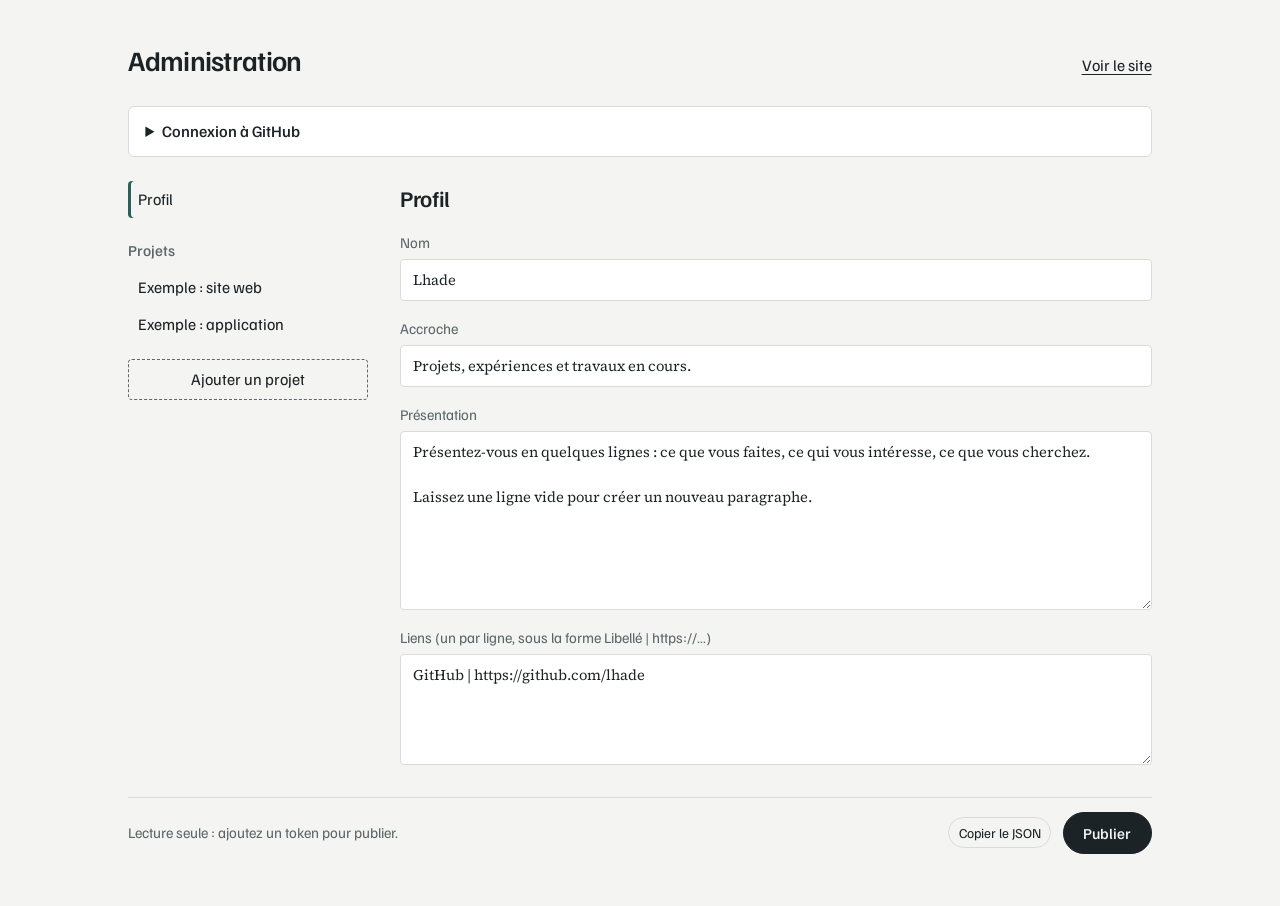
==== admin.html @ 236c7fed "add firsts files" ====
<!doctype html>
<html lang="fr">
<head>
<meta charset="utf-8">
<meta name="viewport" content="width=device-width, initial-scale=1">
<meta name="robots" content="noindex">
<title>Administration</title>
<link rel="preconnect" href="https://fonts.googleapis.com">
<link rel="preconnect" href="https://fonts.gstatic.com" crossorigin>
<link href="https://fonts.googleapis.com/css2?family=Familjen+Grotesk:wght@400;500;600&family=Source+Serif+4:ital,opsz,wght@0,8..60,400;0,8..60,600&display=swap" rel="stylesheet">
<style>
:root{
  --bg:#F4F5F2; --surface:#FFFFFF; --ink:#1C2326; --muted:#5C676A; --line:#D8DCD6; --accent:#2E5E5A; --danger:#9B2C2C; --ok:#2E6B3F;
  --sans:"Familjen Grotesk",system-ui,-apple-system,"Segoe UI",sans-serif;
  --serif:"Source Serif 4",Georgia,serif;
  color-scheme:light dark;
}
@media (prefers-color-scheme:dark){
  :root{--bg:#121719; --surface:#1A2124; --ink:#E7EBEA; --muted:#93A0A2; --line:#273033; --accent:#8FC4BE; --danger:#E08A8A; --ok:#8CC9A0}
}
*{box-sizing:border-box}
body{margin:0;background:var(--bg);color:var(--ink);font-family:var(--sans);font-size:1rem;line-height:1.55;-webkit-font-smoothing:antialiased}
a{color:inherit;text-underline-offset:.2em}
a:hover{color:var(--accent)}
:focus-visible{outline:2px solid var(--accent);outline-offset:2px;border-radius:2px}
.wrap{max-width:1100px;margin:0 auto;padding:clamp(1rem,3vw,2.5rem)}
.top{display:flex;justify-content:space-between;align-items:baseline;gap:1rem;margin-bottom:1.5rem}
.top h1{margin:0;font-weight:600;font-size:1.75rem;letter-spacing:-.025em}

details{border:1px solid var(--line);border-radius:6px;padding:.75rem 1rem;margin-bottom:1.5rem;background:var(--surface)}
summary{cursor:pointer;font-weight:500}
details .hint{margin:.75rem 0}

.cols{display:grid;grid-template-columns:240px minmax(0,1fr);gap:2rem;align-items:start}
.side{position:sticky;top:1rem}
.side h2{font-size:.95rem;font-weight:500;color:var(--muted);margin:1.25rem 0 .4rem}
.side ul{list-style:none;margin:0 0 .75rem;padding:0}
.side li button, #goprofile{width:100%;text-align:left;font:inherit;padding:.4rem .6rem;border:0;border-radius:4px;background:none;color:var(--ink);cursor:pointer}
.side li button:hover, #goprofile:hover{background:var(--surface)}
.side [aria-current="true"]{background:var(--surface);font-weight:600;box-shadow:inset 3px 0 0 var(--accent)}

#editor{display:grid;gap:1rem}
#editor h2{margin:0;font-size:1.4rem;font-weight:600;letter-spacing:-.02em}
label{display:grid;gap:.3rem;font-size:.92rem;color:var(--muted)}
input,textarea{font:inherit;font-family:var(--serif);color:var(--ink);background:var(--surface);border:1px solid var(--line);border-radius:4px;padding:.55rem .7rem;width:100%}
input[type=file]{font-family:var(--sans);font-size:.9rem;padding:.45rem}
textarea{line-height:1.55;resize:vertical}
.grid2{display:grid;grid-template-columns:1fr 1fr;gap:1rem}
.grid2 label:first-child:has(input[data-f="year"]){grid-column:auto}
fieldset{border:1px solid var(--line);border-radius:6px;padding:1rem;margin:0;display:grid;gap:.75rem}
legend{padding:0 .4rem;color:var(--muted);font-size:.92rem}
.imgs{display:grid;grid-template-columns:repeat(auto-fill,minmax(130px,1fr));gap:.75rem}
figure{margin:0;display:grid;gap:.3rem;font-size:.82rem;color:var(--muted)}
figure img{width:100%;aspect-ratio:4/3;object-fit:cover;border-radius:4px;background:var(--surface)}
figure div{display:flex;gap:.3rem;flex-wrap:wrap}
figcaption{min-height:1.2em}

button{font:inherit;cursor:pointer}
figure button,.btn{font-size:.85rem;padding:.25rem .6rem;border:1px solid var(--line);border-radius:999px;background:transparent;color:var(--ink)}
figure button:hover,.btn:hover{border-color:var(--muted)}
.primary{font-size:.95rem;padding:.5rem 1.2rem;border:1px solid var(--ink);border-radius:999px;background:var(--ink);color:var(--bg);font-weight:500}
.primary:disabled{opacity:.5;cursor:wait}
.danger{justify-self:start;font-size:.9rem;padding:.4rem .9rem;border:1px solid var(--danger);border-radius:999px;background:transparent;color:var(--danger)}
.hint{color:var(--muted);font-size:.9rem;margin:0}
.add{width:100%;margin-top:.25rem;padding:.45rem .8rem;border:1px dashed var(--muted);border-radius:4px;background:none;color:var(--ink)}
.add:hover{background:var(--surface)}

.bar{position:sticky;bottom:0;display:flex;gap:.75rem;align-items:center;justify-content:flex-end;padding:.9rem 0;margin-top:2rem;background:var(--bg);border-top:1px solid var(--line)}
#status{margin-right:auto;font-size:.92rem;color:var(--muted)}
#status.err{color:var(--danger)}
#status.ok{color:var(--ok)}

@media (max-width:760px){
  .cols{grid-template-columns:1fr}
  .side{position:static}
  .grid2{grid-template-columns:1fr}
}
</style>
</head>
<body>
<div class="wrap">
  <header class="top">
    <h1>Administration</h1>
    <a href="./">Voir le site</a>
  </header>

  <details id="conn">
    <summary>Connexion à GitHub</summary>
    <p class="hint">Pour publier, créez un token : GitHub, Settings, Developer settings, Personal access tokens, Fine-grained tokens. Limitez-le au dépôt <b>lhade.github.io</b> avec la permission <b>Contents : Read and write</b>. Il reste uniquement dans le navigateur de cet appareil.</p>
    <div class="grid2">
      <label>Dépôt<input id="repo" value="lhade/lhade.github.io" autocomplete="off"></label>
      <label>Token<input id="token" type="password" placeholder="github_pat_…" autocomplete="off"></label>
    </div>
    <p><button class="btn" id="saveconn">Enregistrer et recharger</button></p>
  </details>

  <div class="cols">
    <nav class="side" id="nav" aria-label="Sections">
      <button id="goprofile" data-view="profile">Profil</button>
      <h2>Projets</h2>
      <ul id="plist"></ul>
      <button class="add" id="new">Ajouter un projet</button>
    </nav>
    <section id="editor" aria-live="polite"></section>
  </div>

  <div class="bar">
    <span id="status" role="status"></span>
    <button class="btn" id="copy">Copier le JSON</button>
    <button class="primary" id="publish">Publier</button>
  </div>
</div>

<script>
(() => {
const $ = s => document.querySelector(s);
const esc = s => String(s ?? "").replace(/[&<>"']/g, c => ({"&":"&amp;","<":"&lt;",">":"&gt;",'"':"&quot;","'":"&#39;"}[c]));
const slug = s => s.normalize("NFD").replace(/[\u0300-\u036f]/g, "").toLowerCase().replace(/[^a-z0-9]+/g, "-").replace(/^-|-$/g, "") || "projet";
const b64decode = s => new TextDecoder().decode(Uint8Array.from(atob(s.replace(/\n/g, "")), c => c.charCodeAt(0)));
const b64encode = s => { let bin = ""; new TextEncoder().encode(s).forEach(x => bin += String.fromCharCode(x)); return btoa(bin); };

let cfg = { repo: "lhade/lhade.github.io", token: "" };
try { cfg = { ...cfg, ...JSON.parse(localStorage.getItem("portfolio-admin") || "{}") }; } catch {}

let data = { profile: { name: "", tagline: "", bio: "", links: [] }, projects: [] };
let view = "profile", dirty = false;
const pending = {};          // images ajoutées localement : chemin -> { b64, url, done }
const toDelete = new Set();  // images à supprimer du dépôt à la publication

const cur = () => data.projects.find(p => p.id === view);
function setStatus(msg, kind = "") { const s = $("#status"); s.textContent = msg; s.className = kind; }
function markDirty() { dirty = true; setStatus("Modifications non publiées."); }
window.addEventListener("beforeunload", e => { if (dirty) e.preventDefault(); });

/* ---------- GitHub API ---------- */
async function gh(path, opt = {}) {
  const r = await fetch("https://api.github.com" + path, {
    ...opt,
    headers: { Authorization: "Bearer " + cfg.token, Accept: "application/vnd.github+json", "Content-Type": "application/json" }
  });
  if (!r.ok) {
    let m = ""; try { m = (await r.json()).message; } catch {}
    const e = new Error(r.status + " " + m); e.status = r.status; throw e;
  }
  return r.json();
}
async function put(path, content, message, checkSha = true) {
  let sha;
  if (checkSha) {
    try { sha = (await gh(`/repos/${cfg.repo}/contents/${path}`)).sha; }
    catch (e) { if (e.status !== 404) throw e; }
  }
  return gh(`/repos/${cfg.repo}/contents/${path}`, { method: "PUT", body: JSON.stringify({ message, content, ...(sha ? { sha } : {}) }) });
}

/* ---------- Chargement ---------- */
async function load() {
  try {
    if (cfg.token) {
      const f = await gh(`/repos/${cfg.repo}/contents/projects.json`);
      data = JSON.parse(b64decode(f.content));
      setStatus("Données chargées depuis GitHub.");
    } else {
      const r = await fetch("projects.json?t=" + Date.now());
      data = await r.json();
      setStatus("Lecture seule : ajoutez un token pour publier.");
    }
  } catch (e) {
    setStatus("Chargement impossible : " + e.message, "err");
  }
  data.profile = data.profile || {};
  data.projects = data.projects || [];
  data.projects.forEach(p => { p.id = p.id || slug(p.title || ""); });
  renderSide(); renderEditor();
}

/* ---------- Rendu ---------- */
function renderSide() {
  $("#goprofile").setAttribute("aria-current", view === "profile");
  $("#plist").innerHTML = data.projects.map(p =>
    `<li><button data-view="${esc(p.id)}" aria-current="${view === p.id}">${esc(p.title || p.id)}</button></li>`).join("");
}

function renderEditor() {
  const ed = $("#editor");
  if (view === "profile") {
    const p = data.profile;
    ed.innerHTML = `
      <h2>Profil</h2>
      <label>Nom<input data-f="name" value="${esc(p.name)}"></label>
      <label>Accroche<input data-f="tagline" value="${esc(p.tagline)}"></label>
      <label>Présentation<textarea data-f="bio" rows="7">${esc(p.bio)}</textarea></label>
      <label>Liens (un par ligne, sous la forme Libellé | https://…)
        <textarea data-f="links" rows="4">${esc((p.links || []).map(l => l.label + " | " + l.url).join("\n"))}</textarea></label>`;
    return;
  }
  const p = cur();
  if (!p) { ed.innerHTML = '<p class="hint">Choisissez une section dans la liste.</p>'; return; }
  ed.innerHTML = `
    <h2>${esc(p.title || "Projet")}</h2>
    <div class="grid2">
      <label>Titre<input data-f="title" value="${esc(p.title)}"></label>
      <label>Année<input data-f="year" value="${esc(p.year)}" inputmode="numeric"></label>
    </div>
    <label>Résumé (une phrase)<input data-f="summary" value="${esc(p.summary)}"></label>
    <label>Description<textarea data-f="description" rows="10">${esc(p.description)}</textarea></label>
    <label>Mots-clés (séparés par des virgules)<input data-f="tags" value="${esc((p.tags || []).join(", "))}"></label>
    <div class="grid2">
      <label>Lien du projet<input data-f="link" value="${esc(p.link)}" placeholder="https://…"></label>
      <label>Code source<input data-f="repo" value="${esc(p.repo)}" placeholder="https://github.com/…"></label>
    </div>
    <fieldset>
      <legend>Images</legend>
      <div id="imgs"></div>
      <label>Ajouter des images<input type="file" id="file" accept="image/*" multiple></label>
      <p class="hint">Les images sont réduites à 1600 px de large au maximum avant l'envoi. La première sert de couverture.</p>
    </fieldset>
    <button class="danger" data-act="del">Supprimer ce projet</button>`;
  renderImages();
}

function renderImages() {
  const p = cur(), box = $("#imgs");
  if (!p || !box) return;
  const list = p.images || [];
  box.innerHTML = list.length
    ? `<div class="imgs">${list.map((s, i) => `
        <figure>
          <img src="${esc(pending[s]?.url || s)}" alt="">
          <figcaption>${i === 0 ? "Couverture" : ""}</figcaption>
          <div>${i ? `<button data-act="first" data-i="${i}">En premier</button>` : ""}<button data-act="rm" data-i="${i}">Retirer</button></div>
        </figure>`).join("")}</div>`
    : '<p class="hint">Aucune image pour l\'instant.</p>';
}

/* ---------- Images ---------- */
async function prepImage(file) {
  const bmp = await createImageBitmap(file);
  const k = Math.min(1, 1600 / Math.max(bmp.width, bmp.height));
  const c = document.createElement("canvas");
  c.width = Math.round(bmp.width * k); c.height = Math.round(bmp.height * k);
  const ctx = c.getContext("2d");
  ctx.fillStyle = "#fff"; ctx.fillRect(0, 0, c.width, c.height);
  ctx.drawImage(bmp, 0, 0, c.width, c.height);
  const blob = await new Promise(r => c.toBlob(r, "image/jpeg", .86));
  const b64 = await new Promise(r => { const fr = new FileReader(); fr.onload = () => r(fr.result.split(",")[1]); fr.readAsDataURL(blob); });
  return { b64, url: URL.createObjectURL(blob) };
}
function dropImage(path) {
  const im = pending[path];
  if (im) { URL.revokeObjectURL(im.url); delete pending[path]; if (im.done) toDelete.add(path); }
  else toDelete.add(path);
}

/* ---------- Événements ---------- */
$("#nav").addEventListener("click", e => {
  const b = e.target.closest("[data-view]"); if (!b) return;
  view = b.dataset.view; renderSide(); renderEditor();
});

$("#new").addEventListener("click", () => {
  const t = prompt("Titre du projet ?");
  if (!t || !t.trim()) return;
  let id = slug(t), n = 2;
  while (data.projects.some(p => p.id === id)) id = slug(t) + "-" + n++;
  data.projects.unshift({ id, title: t.trim(), year: String(new Date().getFullYear()), summary: "", description: "", tags: [], link: "", repo: "", images: [] });
  view = id; markDirty(); renderSide(); renderEditor();
});

$("#editor").addEventListener("input", e => {
  const f = e.target.dataset.f; if (!f) return;
  const v = e.target.value;
  if (view === "profile") {
    data.profile[f] = f === "links"
      ? v.split("\n").map(l => l.split("|").map(s => s.trim())).filter(a => a[0] && a[1]).map(([label, url]) => ({ label, url }))
      : v;
  } else {
    const p = cur();
    p[f] = f === "tags" ? v.split(",").map(s => s.trim()).filter(Boolean) : v;
    if (f === "title") renderSide();
  }
  markDirty();
});

$("#editor").addEventListener("change", async e => {
  if (e.target.id !== "file") return;
  const p = cur(); if (!p) return;
  p.images = p.images || [];
  for (const file of e.target.files) {
    try {
      const im = await prepImage(file);
      const path = `images/${p.id}-${Date.now().toString(36)}${Math.random().toString(36).slice(2, 5)}.jpg`;
      pending[path] = im;
      p.images.push(path);
    } catch { setStatus("Image illisible : " + file.name, "err"); return; }
  }
  e.target.value = "";
  markDirty(); renderImages();
});

$("#editor").addEventListener("click", e => {
  const b = e.target.closest("[data-act]"); if (!b) return;
  const p = cur(); if (!p) return;
  const i = +b.dataset.i;
  if (b.dataset.act === "rm") { dropImage(p.images[i]); p.images.splice(i, 1); }
  else if (b.dataset.act === "first") { p.images.unshift(...p.images.splice(i, 1)); }
  else if (b.dataset.act === "del") {
    if (!confirm("Supprimer ce projet et ses images ?")) return;
    (p.images || []).forEach(dropImage);
    data.projects = data.projects.filter(x => x !== p);
    view = "profile"; markDirty(); renderSide(); renderEditor();
    return;
  }
  markDirty(); renderImages();
});

$("#saveconn").addEventListener("click", () => {
  cfg.repo = $("#repo").value.trim() || cfg.repo;
  if ($("#token").value.trim()) cfg.token = $("#token").value.trim();
  localStorage.setItem("portfolio-admin", JSON.stringify(cfg));
  $("#token").value = "";
  load();
});

$("#copy").addEventListener("click", async () => {
  try { await navigator.clipboard.writeText(JSON.stringify(data, null, 2) + "\n"); setStatus("JSON copié. Les images ajoutées ne sont envoyées qu'avec « Publier ».", "ok"); }
  catch { setStatus("Copie impossible depuis ce navigateur.", "err"); }
});

$("#publish").addEventListener("click", async () => {
  if (!cfg.token) { $("#conn").open = true; setStatus("Ajoutez d'abord votre token GitHub.", "err"); return; }
  const btn = $("#publish"); btn.disabled = true;
  try {
    const used = new Set(data.projects.flatMap(p => p.images || []));
    const up = Object.keys(pending).filter(p => used.has(p) && !pending[p].done);
    for (let i = 0; i < up.length; i++) {
      setStatus(`Envoi des images (${i + 1}/${up.length})…`);
      await put(up[i], pending[up[i]].b64, "Ajout d'une image", false);
      pending[up[i]].done = true;
    }
    for (const path of [...toDelete]) {
      if (used.has(path)) { toDelete.delete(path); continue; }
      try {
        const f = await gh(`/repos/${cfg.repo}/contents/${path}`);
        await gh(`/repos/${cfg.repo}/contents/${path}`, { method: "DELETE", body: JSON.stringify({ message: "Suppression d'une image", sha: f.sha }) });
      } catch (e) { if (e.status !== 404) throw e; }
      toDelete.delete(path);
    }
    setStatus("Publication des données…");
    await put("projects.json", b64encode(JSON.stringify(data, null, 2) + "\n"), "Mise à jour du portfolio");
    dirty = false;
    setStatus("Publié. Le site se met à jour en une minute environ.", "ok");
  } catch (e) {
    setStatus("Échec de la publication : " + e.message, "err");
  } finally { btn.disabled = false; }
});

load();
})();
</script>
</body>
</html>
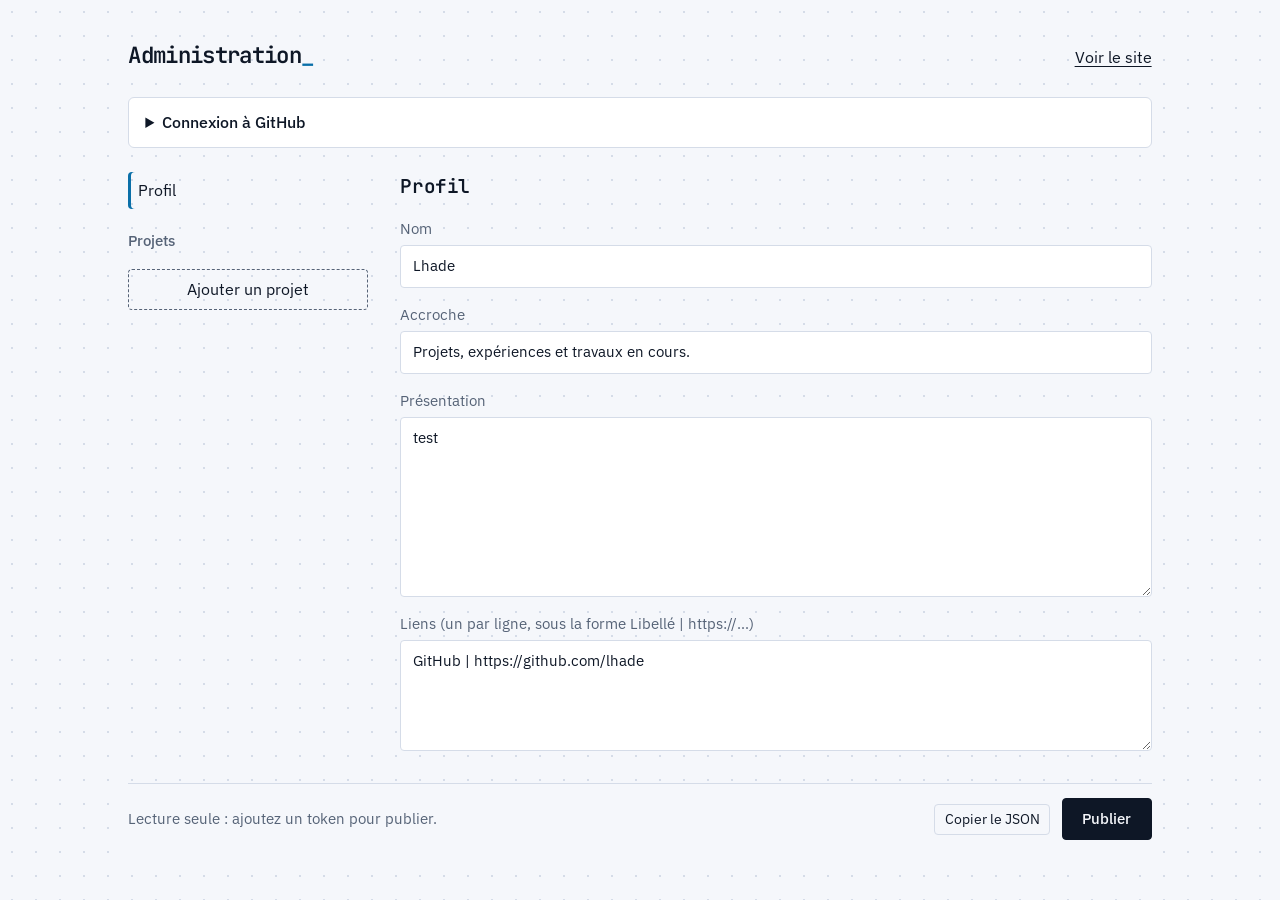
==== commit 24996df0: "Update admin.html" ====
--- a/admin.html
+++ b/admin.html
@@ -7,25 +7,26 @@
 <title>Administration</title>
 <link rel="preconnect" href="https://fonts.googleapis.com">
 <link rel="preconnect" href="https://fonts.gstatic.com" crossorigin>
-<link href="https://fonts.googleapis.com/css2?family=Familjen+Grotesk:wght@400;500;600&family=Source+Serif+4:ital,opsz,wght@0,8..60,400;0,8..60,600&display=swap" rel="stylesheet">
+<link href="https://fonts.googleapis.com/css2?family=JetBrains+Mono:wght@400;500;600&family=IBM+Plex+Sans:ital,wght@0,400;0,500;0,600;1,400" rel="stylesheet">
 <style>
 :root{
-  --bg:#F4F5F2; --surface:#FFFFFF; --ink:#1C2326; --muted:#5C676A; --line:#D8DCD6; --accent:#2E5E5A; --danger:#9B2C2C; --ok:#2E6B3F;
-  --sans:"Familjen Grotesk",system-ui,-apple-system,"Segoe UI",sans-serif;
-  --serif:"Source Serif 4",Georgia,serif;
+  --bg:#0A0F1A; --surface:#111827; --ink:#E6EDF7; --muted:#8A97AB; --line:#1F2A3D; --accent:#4CC9F0; --danger:#F08A8A; --ok:#7BD8A0;
+  --display:"JetBrains Mono",ui-monospace,SFMono-Regular,Menlo,Consolas,monospace;
+  --body:"IBM Plex Sans",system-ui,-apple-system,"Segoe UI",sans-serif;
   color-scheme:light dark;
 }
-@media (prefers-color-scheme:dark){
-  :root{--bg:#121719; --surface:#1A2124; --ink:#E7EBEA; --muted:#93A0A2; --line:#273033; --accent:#8FC4BE; --danger:#E08A8A; --ok:#8CC9A0}
+@media (prefers-color-scheme:light){
+  :root{--bg:#F5F7FB; --surface:#FFFFFF; --ink:#0E1726; --muted:#566377; --line:#D5DCE8; --accent:#0A6FA8; --danger:#9B2C2C; --ok:#1F7A43}
 }
 *{box-sizing:border-box}
-body{margin:0;background:var(--bg);color:var(--ink);font-family:var(--sans);font-size:1rem;line-height:1.55;-webkit-font-smoothing:antialiased}
+body{margin:0;background-color:var(--bg);background-image:radial-gradient(var(--line) 1px,transparent 1px);background-size:24px 24px;color:var(--ink);font-family:var(--body);font-size:1rem;line-height:1.55;-webkit-font-smoothing:antialiased}
 a{color:inherit;text-underline-offset:.2em}
 a:hover{color:var(--accent)}
 :focus-visible{outline:2px solid var(--accent);outline-offset:2px;border-radius:2px}
 .wrap{max-width:1100px;margin:0 auto;padding:clamp(1rem,3vw,2.5rem)}
 .top{display:flex;justify-content:space-between;align-items:baseline;gap:1rem;margin-bottom:1.5rem}
-.top h1{margin:0;font-weight:600;font-size:1.75rem;letter-spacing:-.025em}
+.top h1{margin:0;font-family:var(--display);font-weight:600;font-size:1.4rem;letter-spacing:-.03em}
+.top h1::after{content:"_";color:var(--accent)}
 
 details{border:1px solid var(--line);border-radius:6px;padding:.75rem 1rem;margin-bottom:1.5rem;background:var(--surface)}
 summary{cursor:pointer;font-weight:500}
@@ -40,10 +41,10 @@
 .side [aria-current="true"]{background:var(--surface);font-weight:600;box-shadow:inset 3px 0 0 var(--accent)}
 
 #editor{display:grid;gap:1rem}
-#editor h2{margin:0;font-size:1.4rem;font-weight:600;letter-spacing:-.02em}
+#editor h2{margin:0;font-family:var(--display);font-size:1.2rem;font-weight:600;letter-spacing:-.02em}
 label{display:grid;gap:.3rem;font-size:.92rem;color:var(--muted)}
-input,textarea{font:inherit;font-family:var(--serif);color:var(--ink);background:var(--surface);border:1px solid var(--line);border-radius:4px;padding:.55rem .7rem;width:100%}
-input[type=file]{font-family:var(--sans);font-size:.9rem;padding:.45rem}
+input,textarea{font:inherit;font-family:var(--body);color:var(--ink);background:var(--surface);border:1px solid var(--line);border-radius:4px;padding:.55rem .7rem;width:100%}
+input[type=file]{font-family:var(--display);font-size:.9rem;padding:.45rem}
 textarea{line-height:1.55;resize:vertical}
 .grid2{display:grid;grid-template-columns:1fr 1fr;gap:1rem}
 .grid2 label:first-child:has(input[data-f="year"]){grid-column:auto}
@@ -56,11 +57,11 @@
 figcaption{min-height:1.2em}
 
 button{font:inherit;cursor:pointer}
-figure button,.btn{font-size:.85rem;padding:.25rem .6rem;border:1px solid var(--line);border-radius:999px;background:transparent;color:var(--ink)}
+figure button,.btn{font-size:.85rem;padding:.25rem .6rem;border:1px solid var(--line);border-radius:4px;background:transparent;color:var(--ink)}
 figure button:hover,.btn:hover{border-color:var(--muted)}
-.primary{font-size:.95rem;padding:.5rem 1.2rem;border:1px solid var(--ink);border-radius:999px;background:var(--ink);color:var(--bg);font-weight:500}
+.primary{font-size:.95rem;padding:.5rem 1.2rem;border:1px solid var(--ink);border-radius:4px;background:var(--ink);color:var(--bg);font-weight:500}
 .primary:disabled{opacity:.5;cursor:wait}
-.danger{justify-self:start;font-size:.9rem;padding:.4rem .9rem;border:1px solid var(--danger);border-radius:999px;background:transparent;color:var(--danger)}
+.danger{justify-self:start;font-size:.9rem;padding:.4rem .9rem;border:1px solid var(--danger);border-radius:4px;background:transparent;color:var(--danger)}
 .hint{color:var(--muted);font-size:.9rem;margin:0}
 .add{width:100%;margin-top:.25rem;padding:.45rem .8rem;border:1px dashed var(--muted);border-radius:4px;background:none;color:var(--ink)}
 .add:hover{background:var(--surface)}
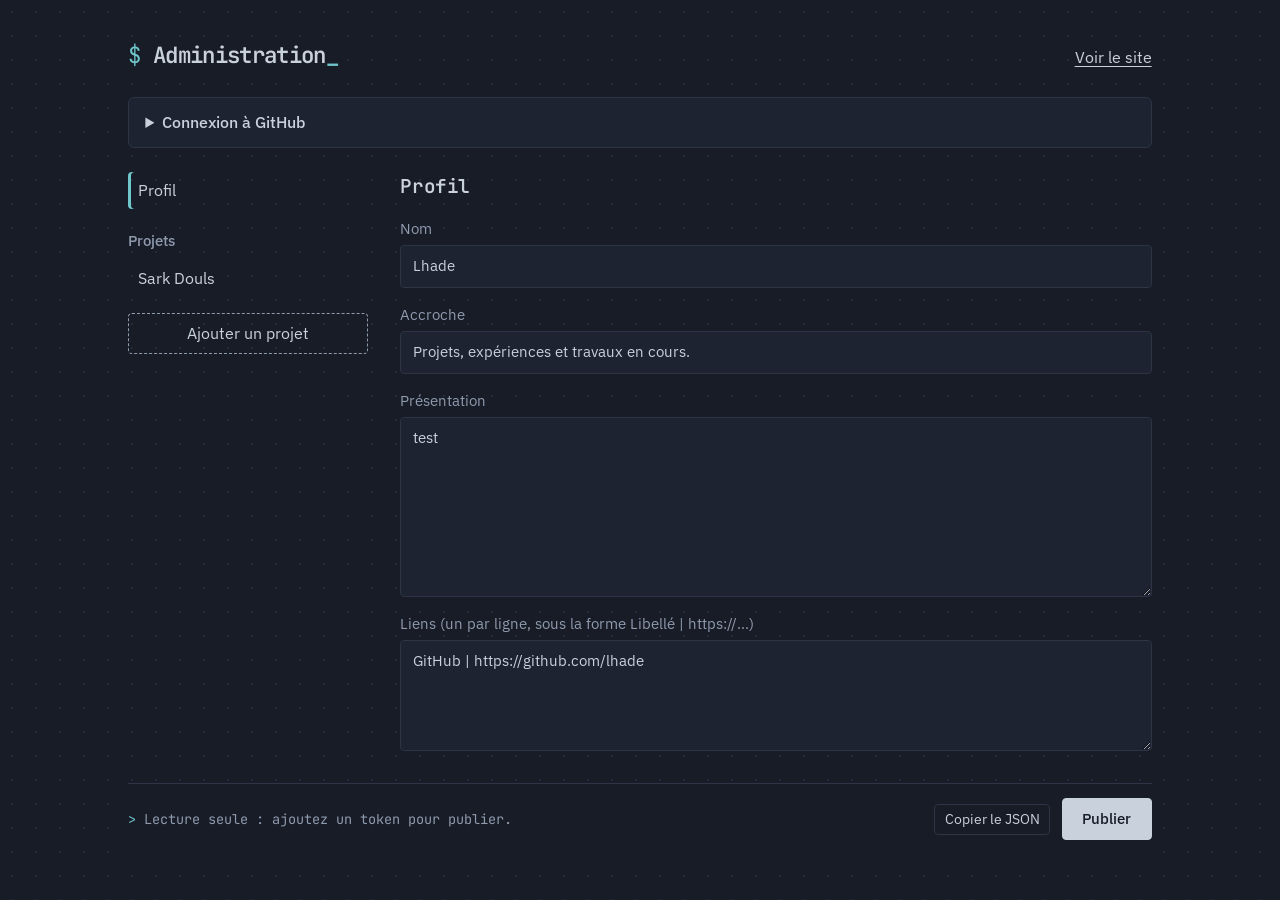
==== commit 0ac06356: "Update admin.html" ====
--- a/admin.html
+++ b/admin.html
@@ -4,28 +4,27 @@
 <meta charset="utf-8">
 <meta name="viewport" content="width=device-width, initial-scale=1">
 <meta name="robots" content="noindex">
+<meta name="color-scheme" content="dark">
 <title>Administration</title>
 <link rel="preconnect" href="https://fonts.googleapis.com">
 <link rel="preconnect" href="https://fonts.gstatic.com" crossorigin>
 <link href="https://fonts.googleapis.com/css2?family=JetBrains+Mono:wght@400;500;600&family=IBM+Plex+Sans:ital,wght@0,400;0,500;0,600;1,400" rel="stylesheet">
 <style>
 :root{
-  --bg:#0A0F1A; --surface:#111827; --ink:#E6EDF7; --muted:#8A97AB; --line:#1F2A3D; --accent:#4CC9F0; --danger:#F08A8A; --ok:#7BD8A0;
+  --bg:#171C26; --surface:#1D2330; --line:#2C3445; --dot:#232A38; --ink:#C9D1DD; --muted:#8F9AAD; --accent:#6FC7CC; --danger:#E59A9A; --ok:#A3C98A;
   --display:"JetBrains Mono",ui-monospace,SFMono-Regular,Menlo,Consolas,monospace;
   --body:"IBM Plex Sans",system-ui,-apple-system,"Segoe UI",sans-serif;
-  color-scheme:light dark;
-}
-@media (prefers-color-scheme:light){
-  :root{--bg:#F5F7FB; --surface:#FFFFFF; --ink:#0E1726; --muted:#566377; --line:#D5DCE8; --accent:#0A6FA8; --danger:#9B2C2C; --ok:#1F7A43}
+  color-scheme:dark;
 }
 *{box-sizing:border-box}
-body{margin:0;background-color:var(--bg);background-image:radial-gradient(var(--line) 1px,transparent 1px);background-size:24px 24px;color:var(--ink);font-family:var(--body);font-size:1rem;line-height:1.55;-webkit-font-smoothing:antialiased}
+body{margin:0;background-color:var(--bg);background-image:radial-gradient(var(--dot) 1px,transparent 1px);background-size:24px 24px;color:var(--ink);font-family:var(--body);font-size:1rem;line-height:1.55;-webkit-font-smoothing:antialiased}
 a{color:inherit;text-underline-offset:.2em}
 a:hover{color:var(--accent)}
 :focus-visible{outline:2px solid var(--accent);outline-offset:2px;border-radius:2px}
 .wrap{max-width:1100px;margin:0 auto;padding:clamp(1rem,3vw,2.5rem)}
 .top{display:flex;justify-content:space-between;align-items:baseline;gap:1rem;margin-bottom:1.5rem}
 .top h1{margin:0;font-family:var(--display);font-weight:600;font-size:1.4rem;letter-spacing:-.03em}
+.top h1::before{content:"$ ";color:var(--accent);font-weight:400}
 .top h1::after{content:"_";color:var(--accent)}
 
 details{border:1px solid var(--line);border-radius:6px;padding:.75rem 1rem;margin-bottom:1.5rem;background:var(--surface)}
@@ -46,6 +45,8 @@
 input,textarea{font:inherit;font-family:var(--body);color:var(--ink);background:var(--surface);border:1px solid var(--line);border-radius:4px;padding:.55rem .7rem;width:100%}
 input[type=file]{font-family:var(--display);font-size:.9rem;padding:.45rem}
 textarea{line-height:1.55;resize:vertical}
+input[type=checkbox]{width:auto;accent-color:var(--accent)}
+label.check{display:flex;align-items:center;gap:.6rem;color:var(--ink);font-size:1rem}
 .grid2{display:grid;grid-template-columns:1fr 1fr;gap:1rem}
 .grid2 label:first-child:has(input[data-f="year"]){grid-column:auto}
 fieldset{border:1px solid var(--line);border-radius:6px;padding:1rem;margin:0;display:grid;gap:.75rem}
@@ -67,7 +68,8 @@
 .add:hover{background:var(--surface)}
 
 .bar{position:sticky;bottom:0;display:flex;gap:.75rem;align-items:center;justify-content:flex-end;padding:.9rem 0;margin-top:2rem;background:var(--bg);border-top:1px solid var(--line)}
-#status{margin-right:auto;font-size:.92rem;color:var(--muted)}
+#status{margin-right:auto;font-family:var(--display);font-size:.85rem;color:var(--muted)}
+#status:not(:empty)::before{content:"> ";color:var(--accent)}
 #status.err{color:var(--danger)}
 #status.ok{color:var(--ok)}
 
@@ -204,6 +206,7 @@
       <label>Année<input data-f="year" value="${esc(p.year)}" inputmode="numeric"></label>
     </div>
     <label>Résumé (une phrase)<input data-f="summary" value="${esc(p.summary)}"></label>
+    <label class="check"><input type="checkbox" data-f="ongoing" ${p.ongoing ? "checked" : ""}>Projet en cours</label>
     <label>Description<textarea data-f="description" rows="10">${esc(p.description)}</textarea></label>
     <label>Mots-clés (séparés par des virgules)<input data-f="tags" value="${esc((p.tags || []).join(", "))}"></label>
     <div class="grid2">
@@ -264,13 +267,13 @@
   if (!t || !t.trim()) return;
   let id = slug(t), n = 2;
   while (data.projects.some(p => p.id === id)) id = slug(t) + "-" + n++;
-  data.projects.unshift({ id, title: t.trim(), year: String(new Date().getFullYear()), summary: "", description: "", tags: [], link: "", repo: "", images: [] });
+  data.projects.unshift({ id, title: t.trim(), year: String(new Date().getFullYear()), summary: "", description: "", tags: [], ongoing: false, link: "", repo: "", images: [] });
   view = id; markDirty(); renderSide(); renderEditor();
 });
 
 $("#editor").addEventListener("input", e => {
   const f = e.target.dataset.f; if (!f) return;
-  const v = e.target.value;
+  const v = e.target.type === "checkbox" ? e.target.checked : e.target.value;
   if (view === "profile") {
     data.profile[f] = f === "links"
       ? v.split("\n").map(l => l.split("|").map(s => s.trim())).filter(a => a[0] && a[1]).map(([label, url]) => ({ label, url }))
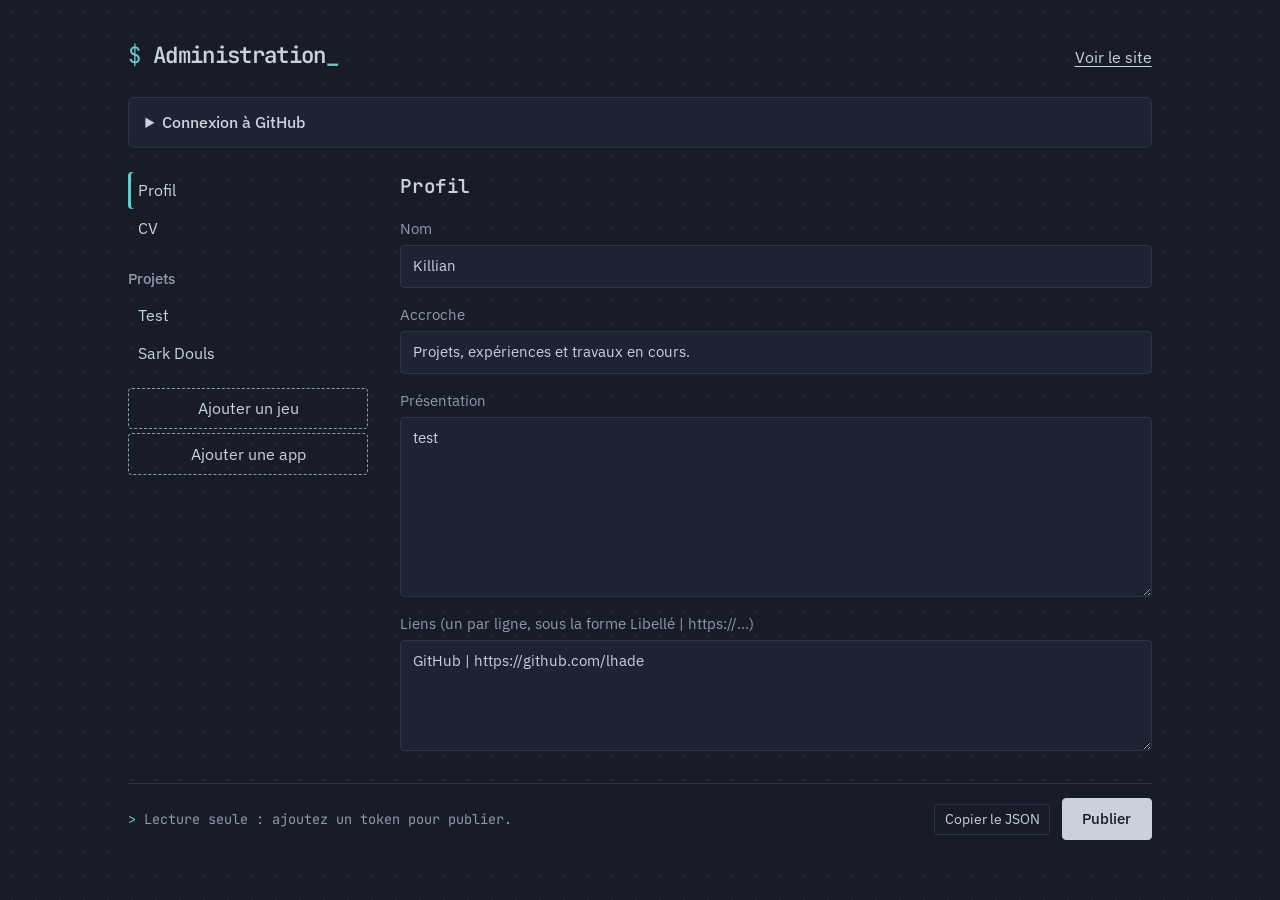
==== commit d76b1fe6: "Update admin.html adding CV" ====
--- a/admin.html
+++ b/admin.html
@@ -35,14 +35,14 @@
 .side{position:sticky;top:1rem}
 .side h2{font-size:.95rem;font-weight:500;color:var(--muted);margin:1.25rem 0 .4rem}
 .side ul{list-style:none;margin:0 0 .75rem;padding:0}
-.side li button, #goprofile{width:100%;text-align:left;font:inherit;padding:.4rem .6rem;border:0;border-radius:4px;background:none;color:var(--ink);cursor:pointer}
-.side li button:hover, #goprofile:hover{background:var(--surface)}
+.side li button, .side>button:not(.add){width:100%;text-align:left;font:inherit;padding:.4rem .6rem;border:0;border-radius:4px;background:none;color:var(--ink);cursor:pointer}
+.side li button:hover, .side>button:not(.add):hover{background:var(--surface)}
 .side [aria-current="true"]{background:var(--surface);font-weight:600;box-shadow:inset 3px 0 0 var(--accent)}
 
 #editor{display:grid;gap:1rem}
 #editor h2{margin:0;font-family:var(--display);font-size:1.2rem;font-weight:600;letter-spacing:-.02em}
 label{display:grid;gap:.3rem;font-size:.92rem;color:var(--muted)}
-input,textarea{font:inherit;font-family:var(--body);color:var(--ink);background:var(--surface);border:1px solid var(--line);border-radius:4px;padding:.55rem .7rem;width:100%}
+input,textarea,select{font:inherit;font-family:var(--body);color:var(--ink);background:var(--surface);border:1px solid var(--line);border-radius:4px;padding:.55rem .7rem;width:100%}
 input[type=file]{font-family:var(--display);font-size:.9rem;padding:.45rem}
 textarea{line-height:1.55;resize:vertical}
 input[type=checkbox]{width:auto;accent-color:var(--accent)}
@@ -63,6 +63,11 @@
 .primary{font-size:.95rem;padding:.5rem 1.2rem;border:1px solid var(--ink);border-radius:4px;background:var(--ink);color:var(--bg);font-weight:500}
 .primary:disabled{opacity:.5;cursor:wait}
 .danger{justify-self:start;font-size:.9rem;padding:.4rem .9rem;border:1px solid var(--danger);border-radius:4px;background:transparent;color:var(--danger)}
+.card{border:1px solid var(--line);border-radius:6px;padding:1rem;display:grid;gap:.75rem;background:var(--surface)}
+.card input,.card textarea{background:var(--bg)}
+.card .mini{display:flex;gap:.4rem;justify-content:flex-end}
+.card .mini button{font-size:.82rem;padding:.2rem .6rem;border:1px solid var(--line);border-radius:4px;background:transparent;color:var(--ink)}
+.card .mini button:hover{border-color:var(--muted)}
 .hint{color:var(--muted);font-size:.9rem;margin:0}
 .add{width:100%;margin-top:.25rem;padding:.45rem .8rem;border:1px dashed var(--muted);border-radius:4px;background:none;color:var(--ink)}
 .add:hover{background:var(--surface)}
@@ -100,9 +105,11 @@
   <div class="cols">
     <nav class="side" id="nav" aria-label="Sections">
       <button id="goprofile" data-view="profile">Profil</button>
+      <button id="gocv" data-view="cv">CV</button>
       <h2>Projets</h2>
       <ul id="plist"></ul>
-      <button class="add" id="new">Ajouter un projet</button>
+      <button class="add" data-new="game">Ajouter un jeu</button>
+      <button class="add" data-new="app">Ajouter une app</button>
     </nav>
     <section id="editor" aria-live="polite"></section>
   </div>
@@ -114,6 +121,7 @@
   </div>
 </div>
 
+<script src="schema.js"></script>
 <script>
 (() => {
 const $ = s => document.querySelector(s);
@@ -127,6 +135,8 @@
 
 let data = { profile: { name: "", tagline: "", bio: "", links: [] }, projects: [] };
 let view = "profile", dirty = false;
+const TYPES = (window.SCHEMA || {}).types || {};
+const RESERVED = new Set(["profile", "cv"]);
 const pending = {};          // images ajoutées localement : chemin -> { b64, url, done }
 const toDelete = new Set();  // images à supprimer du dépôt à la publication
 
@@ -173,19 +183,22 @@
   }
   data.profile = data.profile || {};
   data.projects = data.projects || [];
-  data.projects.forEach(p => { p.id = p.id || slug(p.title || ""); });
+  data.cv = { headline: "", summary: "", pdf: "", experience: [], education: [], skills: [], languages: [], interests: [], ...(data.cv || {}) };
+  data.projects.forEach(p => { p.id = p.id || slug(p.title || ""); p.details = p.details || {}; });
   renderSide(); renderEditor();
 }
 
 /* ---------- Rendu ---------- */
 function renderSide() {
   $("#goprofile").setAttribute("aria-current", view === "profile");
+  $("#gocv").setAttribute("aria-current", view === "cv");
   $("#plist").innerHTML = data.projects.map(p =>
     `<li><button data-view="${esc(p.id)}" aria-current="${view === p.id}">${esc(p.title || p.id)}</button></li>`).join("");
 }
 
 function renderEditor() {
   const ed = $("#editor");
+  if (view === "cv") return renderCV();
   if (view === "profile") {
     const p = data.profile;
     ed.innerHTML = `
@@ -205,9 +218,10 @@
       <label>Titre<input data-f="title" value="${esc(p.title)}"></label>
       <label>Année<input data-f="year" value="${esc(p.year)}" inputmode="numeric"></label>
     </div>
-    <label>Résumé (une phrase)<input data-f="summary" value="${esc(p.summary)}"></label>
+    <label>Type de projet<select data-f="type">${Object.entries(TYPES).map(([k, t]) => `<option value="${k}" ${(p.type || "other") === k ? "selected" : ""}>${esc(t.label)}</option>`).join("")}</select></label>
+    <label>Résumé (une phrase, affiché dans la liste)<input data-f="summary" value="${esc(p.summary)}"></label>
     <label class="check"><input type="checkbox" data-f="ongoing" ${p.ongoing ? "checked" : ""}>Projet en cours</label>
-    <label>Description<textarea data-f="description" rows="10">${esc(p.description)}</textarea></label>
+    ${typeFields(p)}
     <label>Mots-clés (séparés par des virgules)<input data-f="tags" value="${esc((p.tags || []).join(", "))}"></label>
     <div class="grid2">
       <label>Lien du projet<input data-f="link" value="${esc(p.link)}" placeholder="https://…"></label>
@@ -223,6 +237,48 @@
   renderImages();
 }
 
+function typeFields(p) {
+  const t = TYPES[p.type] || TYPES.other, det = p.details || {};
+  const facts = t.facts.map(f => `<label>${esc(f.label)}<input data-d="${f.key}" value="${esc(det[f.key])}" placeholder="${esc(f.ph || "")}"></label>`).join("");
+  const secs = t.sections.map(s => {
+    const v = s.root ? p[s.key] : det[s.key], list = s.kind === "list";
+    return `<label>${esc(s.label)}${list ? " (une ligne = un point)" : ""}<textarea ${s.root ? `data-f="${s.key}"` : `data-d="${s.key}"`} ${list ? 'data-kind="list"' : ""} rows="${s.rows || (list ? 4 : 5)}" placeholder="${esc(s.ph || "")}">${esc(list ? [].concat(v || []).join("\n") : v)}</textarea></label>`;
+  }).join("");
+  return (facts ? `<fieldset><legend>${esc(t.label)} : infos</legend><div class="grid2">${facts}</div></fieldset>` : "") + secs;
+}
+
+/* ---------- CV ---------- */
+const DATES = [["start", "Début", "2024"], ["end", "Fin", "2025"], ["current", "En cours", "", "check"]];
+const CVL = {
+  experience: { t: "Expériences", n: "Ajouter une expérience", f: [["role", "Poste"], ["org", "Organisation"], ["place", "Lieu"], ...DATES, ["description", "Détails (une ligne = un point)", "", "list"]] },
+  education: { t: "Formation", n: "Ajouter une formation", f: [["degree", "Diplôme / formation"], ["school", "Établissement"], ["place", "Lieu"], ...DATES, ["description", "Détails (une ligne = un point)", "", "list"]] },
+  skills: { t: "Compétences", n: "Ajouter une catégorie", f: [["label", "Catégorie", "Langages, Outils…"], ["items", "Compétences (séparées par des virgules)", "", "csv"]] },
+  languages: { t: "Langues", n: "Ajouter une langue", f: [["name", "Langue"], ["level", "Niveau", "natif, B2…"]] }
+};
+function cvField(attr, k, l, ph, kind, v) {
+  if (kind === "check") return `<label class="check"><input type="checkbox" ${attr} data-k="${k}" ${v ? "checked" : ""}>${l}</label>`;
+  if (kind === "list") return `<label>${l}<textarea ${attr} data-k="${k}" data-kind="list" rows="3">${esc([].concat(v || []).join("\n"))}</textarea></label>`;
+  return `<label>${l}<input ${attr} data-k="${k}" data-kind="${kind || ""}" value="${esc(kind === "csv" ? [].concat(v || []).join(", ") : v)}" placeholder="${esc(ph || "")}"></label>`;
+}
+function renderCV() {
+  const c = data.cv;
+  $("#editor").innerHTML = `
+    <h2>CV</h2>
+    <p class="hint">L'onglet « cv » apparaît sur le site dès qu'au moins un champ est rempli.</p>
+    <label>Intitulé<input data-c="headline" value="${esc(c.headline)}" placeholder="Développeur de jeux, étudiant en…"></label>
+    <label>Résumé<textarea data-c="summary" rows="4">${esc(c.summary)}</textarea></label>
+    <label>Lien vers un CV en PDF (optionnel)<input data-c="pdf" value="${esc(c.pdf)}" placeholder="https://…"></label>
+    ${Object.entries(CVL).map(([l, d]) => `
+      <fieldset><legend>${d.t}</legend>
+        ${(c[l] || []).map((it, i) => `<div class="card">
+          <div class="grid2">${d.f.map(([k, lab, ph, kind]) => cvField(`data-l="${l}" data-i="${i}"`, k, lab, ph, kind, it[k])).join("")}</div>
+          <div class="mini"><button data-cv="up:${l}" data-i="${i}">Monter</button><button data-cv="down:${l}" data-i="${i}">Descendre</button><button data-cv="del:${l}" data-i="${i}">Supprimer</button></div>
+        </div>`).join("")}
+        <button class="add" data-cv="add:${l}">${d.n}</button>
+      </fieldset>`).join("")}
+    <label>Centres d'intérêt (séparés par des virgules)<input data-c="interests" data-kind="csv" value="${esc((c.interests || []).join(", "))}"></label>`;
+}
+
 function renderImages() {
   const p = cur(), box = $("#imgs");
   if (!p || !box) return;
@@ -262,13 +318,33 @@
   view = b.dataset.view; renderSide(); renderEditor();
 });
 
-$("#new").addEventListener("click", () => {
+document.querySelectorAll("[data-new]").forEach(b => b.addEventListener("click", () => {
   const t = prompt("Titre du projet ?");
   if (!t || !t.trim()) return;
   let id = slug(t), n = 2;
-  while (data.projects.some(p => p.id === id)) id = slug(t) + "-" + n++;
-  data.projects.unshift({ id, title: t.trim(), year: String(new Date().getFullYear()), summary: "", description: "", tags: [], ongoing: false, link: "", repo: "", images: [] });
+  while (data.projects.some(p => p.id === id) || RESERVED.has(id)) id = slug(t) + "-" + n++;
+  data.projects.unshift({ id, title: t.trim(), type: b.dataset.new, year: String(new Date().getFullYear()), summary: "", description: "", details: {}, tags: [], ongoing: false, link: "", repo: "", images: [] });
   view = id; markDirty(); renderSide(); renderEditor();
+}));
+
+/* champs du CV et champs spécifiques au type */
+$("#editor").addEventListener("input", e => {
+  const t = e.target, d = t.dataset, v = t.type === "checkbox" ? t.checked : t.value;
+  const conv = x => d.kind === "list" ? x.split("\n").map(s => s.trim()).filter(Boolean) : d.kind === "csv" ? x.split(",").map(s => s.trim()).filter(Boolean) : x;
+  if (d.d) { const p = cur(); if (!p) return; (p.details = p.details || {})[d.d] = d.kind === "list" ? conv(v) : v; }
+  else if (d.c) data.cv[d.c] = conv(v);
+  else if (d.l) data.cv[d.l][+d.i][d.k] = conv(v);
+  else return;
+  markDirty();
+});
+$("#editor").addEventListener("change", e => { if (e.target.dataset.f === "type") renderEditor(); });
+$("#editor").addEventListener("click", e => {
+  const b = e.target.closest("[data-cv]"); if (!b) return;
+  const [act, l] = b.dataset.cv.split(":"), i = +b.dataset.i, a = data.cv[l];
+  if (act === "add") a.push({});
+  else if (act === "del") a.splice(i, 1);
+  else { const j = act === "up" ? i - 1 : i + 1; if (j < 0 || j >= a.length) return; [a[i], a[j]] = [a[j], a[i]]; }
+  markDirty(); renderCV();
 });
 
 $("#editor").addEventListener("input", e => {
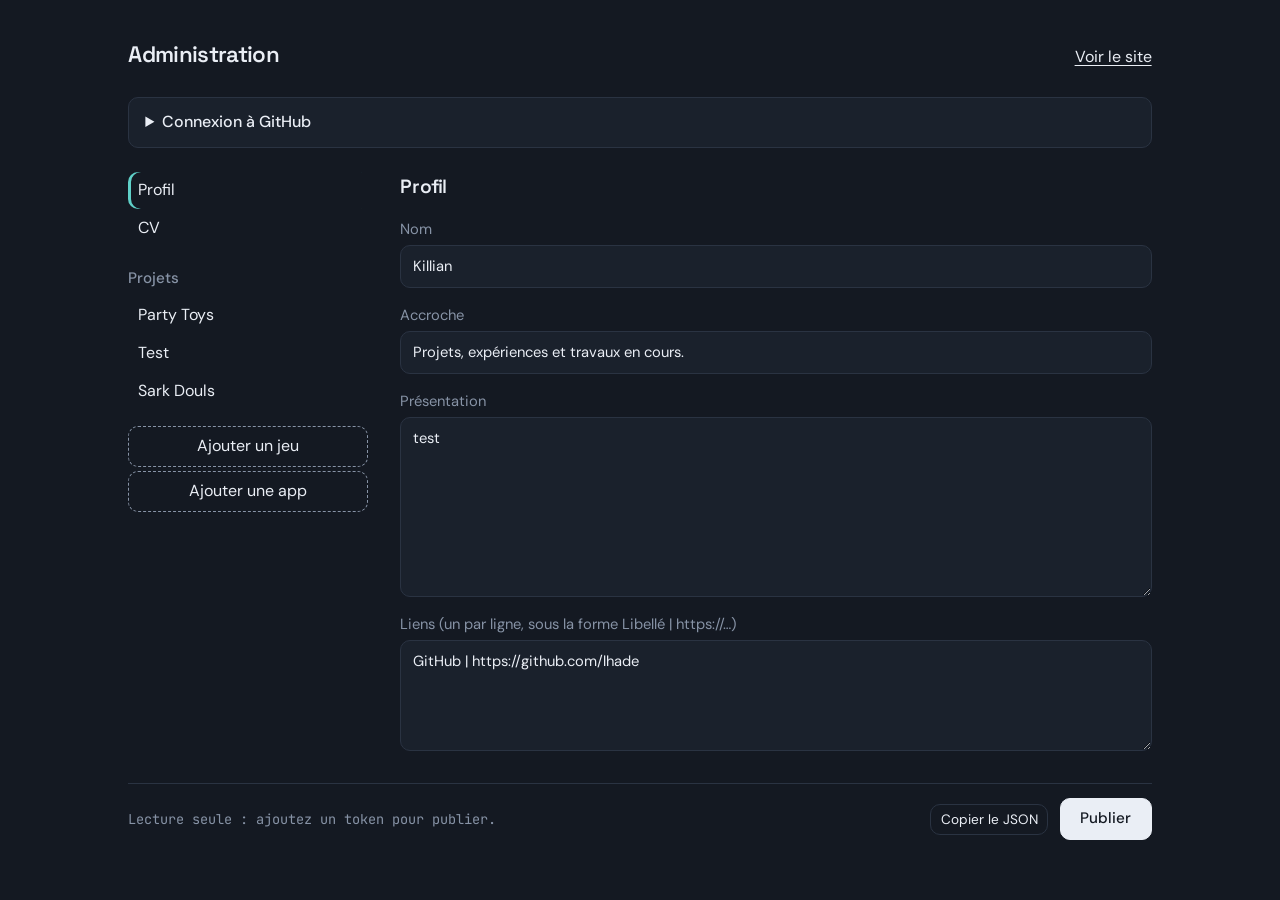
==== commit ff8aba0a: "add: décomposition du CV + theme séparé" ====
--- a/admin.html
+++ b/admin.html
@@ -6,28 +6,19 @@
 <meta name="robots" content="noindex">
 <meta name="color-scheme" content="dark">
 <title>Administration</title>
-<link rel="preconnect" href="https://fonts.googleapis.com">
-<link rel="preconnect" href="https://fonts.gstatic.com" crossorigin>
-<link href="https://fonts.googleapis.com/css2?family=JetBrains+Mono:wght@400;500;600&family=IBM+Plex+Sans:ital,wght@0,400;0,500;0,600;1,400" rel="stylesheet">
+<link rel="stylesheet" href="theme.css">
 <style>
-:root{
-  --bg:#171C26; --surface:#1D2330; --line:#2C3445; --dot:#232A38; --ink:#C9D1DD; --muted:#8F9AAD; --accent:#6FC7CC; --danger:#E59A9A; --ok:#A3C98A;
-  --display:"JetBrains Mono",ui-monospace,SFMono-Regular,Menlo,Consolas,monospace;
-  --body:"IBM Plex Sans",system-ui,-apple-system,"Segoe UI",sans-serif;
-  color-scheme:dark;
-}
+:root{--display:var(--font-display);--body:var(--font-body)}
 *{box-sizing:border-box}
-body{margin:0;background-color:var(--bg);background-image:radial-gradient(var(--dot) 1px,transparent 1px);background-size:24px 24px;color:var(--ink);font-family:var(--body);font-size:1rem;line-height:1.55;-webkit-font-smoothing:antialiased}
+body{margin:0;background:var(--bg);color:var(--ink);font-family:var(--body);font-size:1rem;line-height:1.55;-webkit-font-smoothing:antialiased}
 a{color:inherit;text-underline-offset:.2em}
 a:hover{color:var(--accent)}
 :focus-visible{outline:2px solid var(--accent);outline-offset:2px;border-radius:2px}
 .wrap{max-width:1100px;margin:0 auto;padding:clamp(1rem,3vw,2.5rem)}
 .top{display:flex;justify-content:space-between;align-items:baseline;gap:1rem;margin-bottom:1.5rem}
 .top h1{margin:0;font-family:var(--display);font-weight:600;font-size:1.4rem;letter-spacing:-.03em}
-.top h1::before{content:"$ ";color:var(--accent);font-weight:400}
-.top h1::after{content:"_";color:var(--accent)}
-
-details{border:1px solid var(--line);border-radius:6px;padding:.75rem 1rem;margin-bottom:1.5rem;background:var(--surface)}
+
+details{border:1px solid var(--line);border-radius:var(--radius-sm);padding:.75rem 1rem;margin-bottom:1.5rem;background:var(--surface)}
 summary{cursor:pointer;font-weight:500}
 details .hint{margin:.75rem 0}
 
@@ -35,46 +26,45 @@
 .side{position:sticky;top:1rem}
 .side h2{font-size:.95rem;font-weight:500;color:var(--muted);margin:1.25rem 0 .4rem}
 .side ul{list-style:none;margin:0 0 .75rem;padding:0}
-.side li button, .side>button:not(.add){width:100%;text-align:left;font:inherit;padding:.4rem .6rem;border:0;border-radius:4px;background:none;color:var(--ink);cursor:pointer}
+.side li button, .side>button:not(.add){width:100%;text-align:left;font:inherit;padding:.4rem .6rem;border:0;border-radius:var(--radius-sm);background:none;color:var(--ink);cursor:pointer}
 .side li button:hover, .side>button:not(.add):hover{background:var(--surface)}
 .side [aria-current="true"]{background:var(--surface);font-weight:600;box-shadow:inset 3px 0 0 var(--accent)}
 
 #editor{display:grid;gap:1rem}
 #editor h2{margin:0;font-family:var(--display);font-size:1.2rem;font-weight:600;letter-spacing:-.02em}
 label{display:grid;gap:.3rem;font-size:.92rem;color:var(--muted)}
-input,textarea,select{font:inherit;font-family:var(--body);color:var(--ink);background:var(--surface);border:1px solid var(--line);border-radius:4px;padding:.55rem .7rem;width:100%}
-input[type=file]{font-family:var(--display);font-size:.9rem;padding:.45rem}
+input,textarea,select{font:inherit;font-family:var(--body);color:var(--ink);background:var(--surface);border:1px solid var(--line);border-radius:var(--radius-sm);padding:.55rem .7rem;width:100%}
+input[type=file]{font-family:var(--font-mono);font-size:.9rem;padding:.45rem}
 textarea{line-height:1.55;resize:vertical}
 input[type=checkbox]{width:auto;accent-color:var(--accent)}
 label.check{display:flex;align-items:center;gap:.6rem;color:var(--ink);font-size:1rem}
 .grid2{display:grid;grid-template-columns:1fr 1fr;gap:1rem}
 .grid2 label:first-child:has(input[data-f="year"]){grid-column:auto}
-fieldset{border:1px solid var(--line);border-radius:6px;padding:1rem;margin:0;display:grid;gap:.75rem}
+fieldset{border:1px solid var(--line);border-radius:var(--radius-sm);padding:1rem;margin:0;display:grid;gap:.75rem}
 legend{padding:0 .4rem;color:var(--muted);font-size:.92rem}
 .imgs{display:grid;grid-template-columns:repeat(auto-fill,minmax(130px,1fr));gap:.75rem}
 figure{margin:0;display:grid;gap:.3rem;font-size:.82rem;color:var(--muted)}
-figure img{width:100%;aspect-ratio:4/3;object-fit:cover;border-radius:4px;background:var(--surface)}
+figure img{width:100%;aspect-ratio:4/3;object-fit:cover;border-radius:var(--radius-sm);background:var(--surface)}
 figure div{display:flex;gap:.3rem;flex-wrap:wrap}
 figcaption{min-height:1.2em}
 
 button{font:inherit;cursor:pointer}
-figure button,.btn{font-size:.85rem;padding:.25rem .6rem;border:1px solid var(--line);border-radius:4px;background:transparent;color:var(--ink)}
+figure button,.btn{font-size:.85rem;padding:.25rem .6rem;border:1px solid var(--line);border-radius:var(--radius-sm);background:transparent;color:var(--ink)}
 figure button:hover,.btn:hover{border-color:var(--muted)}
-.primary{font-size:.95rem;padding:.5rem 1.2rem;border:1px solid var(--ink);border-radius:4px;background:var(--ink);color:var(--bg);font-weight:500}
+.primary{font-size:.95rem;padding:.5rem 1.2rem;border:1px solid var(--ink);border-radius:var(--radius-sm);background:var(--ink);color:var(--bg);font-weight:500}
 .primary:disabled{opacity:.5;cursor:wait}
-.danger{justify-self:start;font-size:.9rem;padding:.4rem .9rem;border:1px solid var(--danger);border-radius:4px;background:transparent;color:var(--danger)}
-.card{border:1px solid var(--line);border-radius:6px;padding:1rem;display:grid;gap:.75rem;background:var(--surface)}
+.danger{justify-self:start;font-size:.9rem;padding:.4rem .9rem;border:1px solid var(--danger);border-radius:var(--radius-sm);background:transparent;color:var(--danger)}
+.card{border:1px solid var(--line);border-radius:var(--radius-sm);padding:1rem;display:grid;gap:.75rem;background:var(--surface)}
 .card input,.card textarea{background:var(--bg)}
 .card .mini{display:flex;gap:.4rem;justify-content:flex-end}
-.card .mini button{font-size:.82rem;padding:.2rem .6rem;border:1px solid var(--line);border-radius:4px;background:transparent;color:var(--ink)}
+.card .mini button{font-size:.82rem;padding:.2rem .6rem;border:1px solid var(--line);border-radius:var(--radius-sm);background:transparent;color:var(--ink)}
 .card .mini button:hover{border-color:var(--muted)}
 .hint{color:var(--muted);font-size:.9rem;margin:0}
-.add{width:100%;margin-top:.25rem;padding:.45rem .8rem;border:1px dashed var(--muted);border-radius:4px;background:none;color:var(--ink)}
+.add{width:100%;margin-top:.25rem;padding:.45rem .8rem;border:1px dashed var(--muted);border-radius:var(--radius-sm);background:none;color:var(--ink)}
 .add:hover{background:var(--surface)}
 
 .bar{position:sticky;bottom:0;display:flex;gap:.75rem;align-items:center;justify-content:flex-end;padding:.9rem 0;margin-top:2rem;background:var(--bg);border-top:1px solid var(--line)}
-#status{margin-right:auto;font-family:var(--display);font-size:.85rem;color:var(--muted)}
-#status:not(:empty)::before{content:"> ";color:var(--accent)}
+#status{margin-right:auto;font-family:var(--font-mono);font-size:.85rem;color:var(--muted)}
 #status.err{color:var(--danger)}
 #status.ok{color:var(--ok)}
 
@@ -248,7 +238,7 @@
 }
 
 /* ---------- CV ---------- */
-const DATES = [["start", "Début", "2024"], ["end", "Fin", "2025"], ["current", "En cours", "", "check"]];
+const DATES = [["start", "Début", "2024 ou Septembre 2024"], ["end", "Fin", "2025 ou Juin 2025"], ["current", "En cours", "", "check"]];
 const CVL = {
   experience: { t: "Expériences", n: "Ajouter une expérience", f: [["role", "Poste"], ["org", "Organisation"], ["place", "Lieu"], ...DATES, ["description", "Détails (une ligne = un point)", "", "list"]] },
   education: { t: "Formation", n: "Ajouter une formation", f: [["degree", "Diplôme / formation"], ["school", "Établissement"], ["place", "Lieu"], ...DATES, ["description", "Détails (une ligne = un point)", "", "list"]] },
@@ -264,10 +254,15 @@
   const c = data.cv;
   $("#editor").innerHTML = `
     <h2>CV</h2>
-    <p class="hint">L'onglet « cv » apparaît sur le site dès qu'au moins un champ est rempli.</p>
+    <p class="hint">Le bouton « CV » est toujours visible sur le site. Les onglets Expérience, Formation et Compétences se remplissent avec ce qui est saisi ici. Les dates peuvent s'écrire « 2024 » ou « Septembre 2024 » : la frise chronologique les trie toute seule, du plus récent au plus ancien.</p>
     <label>Intitulé<input data-c="headline" value="${esc(c.headline)}" placeholder="Développeur de jeux, étudiant en…"></label>
     <label>Résumé<textarea data-c="summary" rows="4">${esc(c.summary)}</textarea></label>
-    <label>Lien vers un CV en PDF (optionnel)<input data-c="pdf" value="${esc(c.pdf)}" placeholder="https://…"></label>
+    <fieldset>
+      <legend>CV en PDF (bouton « Télécharger le CV » du site)</legend>
+      <p class="hint">${c.pdf ? "Fichier actuel : <b>" + esc(c.pdf) + "</b>. Il est envoyé au dépôt à la publication." : "Aucun fichier choisi : le bouton de téléchargement n'apparaît pas sur le site."}</p>
+      <label>Choisir un fichier PDF<input type="file" id="pdffile" accept="application/pdf"></label>
+      ${c.pdf ? '<div><button class="btn" data-pdf="remove">Retirer le PDF</button></div>' : ""}
+    </fieldset>
     ${Object.entries(CVL).map(([l, d]) => `
       <fieldset><legend>${d.t}</legend>
         ${(c[l] || []).map((it, i) => `<div class="card">
@@ -394,6 +389,22 @@
   markDirty(); renderImages();
 });
 
+/* PDF du CV : choisi ici, envoyé au dépôt sous le nom cv.pdf à la publication */
+$("#editor").addEventListener("change", async e => {
+  if (e.target.id !== "pdffile") return;
+  const f = e.target.files[0]; if (!f) return;
+  const b64 = await new Promise(r => { const fr = new FileReader(); fr.onload = () => r(fr.result.split(",")[1]); fr.readAsDataURL(f); });
+  if (pending["cv.pdf"]) URL.revokeObjectURL(pending["cv.pdf"].url);
+  pending["cv.pdf"] = { b64, url: URL.createObjectURL(f), check: true };
+  data.cv.pdf = "cv.pdf";
+  markDirty(); renderCV();
+});
+$("#editor").addEventListener("click", e => {
+  if (!e.target.closest("[data-pdf]")) return;
+  data.cv.pdf = "";
+  markDirty(); renderCV();
+});
+
 $("#saveconn").addEventListener("click", () => {
   cfg.repo = $("#repo").value.trim() || cfg.repo;
   if ($("#token").value.trim()) cfg.token = $("#token").value.trim();
@@ -412,10 +423,11 @@
   const btn = $("#publish"); btn.disabled = true;
   try {
     const used = new Set(data.projects.flatMap(p => p.images || []));
+    if (data.cv && data.cv.pdf) used.add(data.cv.pdf);
     const up = Object.keys(pending).filter(p => used.has(p) && !pending[p].done);
     for (let i = 0; i < up.length; i++) {
-      setStatus(`Envoi des images (${i + 1}/${up.length})…`);
-      await put(up[i], pending[up[i]].b64, "Ajout d'une image", false);
+      setStatus(`Envoi des fichiers (${i + 1}/${up.length})…`);
+      await put(up[i], pending[up[i]].b64, "Ajout d'un fichier", !!pending[up[i]].check);
       pending[up[i]].done = true;
     }
     for (const path of [...toDelete]) {
--- a/theme.css
+++ b/theme.css
@@ -0,0 +1,39 @@
+/* ==========================================================================
+   THEME : couleurs, polices et formes.
+   C'est LE fichier à modifier pour changer le look du site (et de l'admin).
+   La mise en page est dans style.css : normalement pas besoin d'y toucher.
+   ========================================================================== */
+
+/* Polices (Google Fonts). Pour changer de police : modifiez ce lien
+   ET les trois variables --font-* plus bas. */
+@import url("https://fonts.googleapis.com/css2?family=Space+Grotesk:wght@500;600;700&family=DM+Sans:ital,opsz,wght@0,9..40,400;0,9..40,500;0,9..40,700;1,9..40,400&family=JetBrains+Mono:wght@400;500&display=swap");
+
+:root{
+  /* --- Couleurs ------------------------------------------------------- */
+  --bg:#141922;          /* fond de page */
+  --surface:#1A212C;     /* cartes, panneaux */
+  --raised:#222B39;      /* éléments surélevés (survol, onglet actif) */
+  --line:#2A3342;        /* bordures et séparateurs */
+
+  --ink:#EAEEF5;         /* titres, texte important */
+  --text:#B8C1CF;        /* texte courant */
+  --muted:#8793A6;       /* texte secondaire */
+
+  --accent:#5FD0C8;      /* couleur principale (liens, boutons, frise) */
+  --accent-2:#7C9CFF;    /* seconde couleur (dégradés) */
+
+  --ok:#8FD19E;          /* « en cours », succès */
+  --danger:#F08C8C;      /* erreurs, suppression */
+
+  /* --- Polices -------------------------------------------------------- */
+  --font-display:"Space Grotesk",system-ui,sans-serif;                 /* titres */
+  --font-body:"DM Sans",system-ui,-apple-system,"Segoe UI",sans-serif;  /* texte */
+  --font-mono:"JetBrains Mono",ui-monospace,SFMono-Regular,Menlo,Consolas,monospace; /* petits détails « tech » */
+
+  /* --- Formes --------------------------------------------------------- */
+  --radius:16px;         /* cartes */
+  --radius-sm:10px;      /* boutons, champs */
+  --maxw:1120px;         /* largeur maximale du contenu */
+
+  color-scheme:dark;
+}
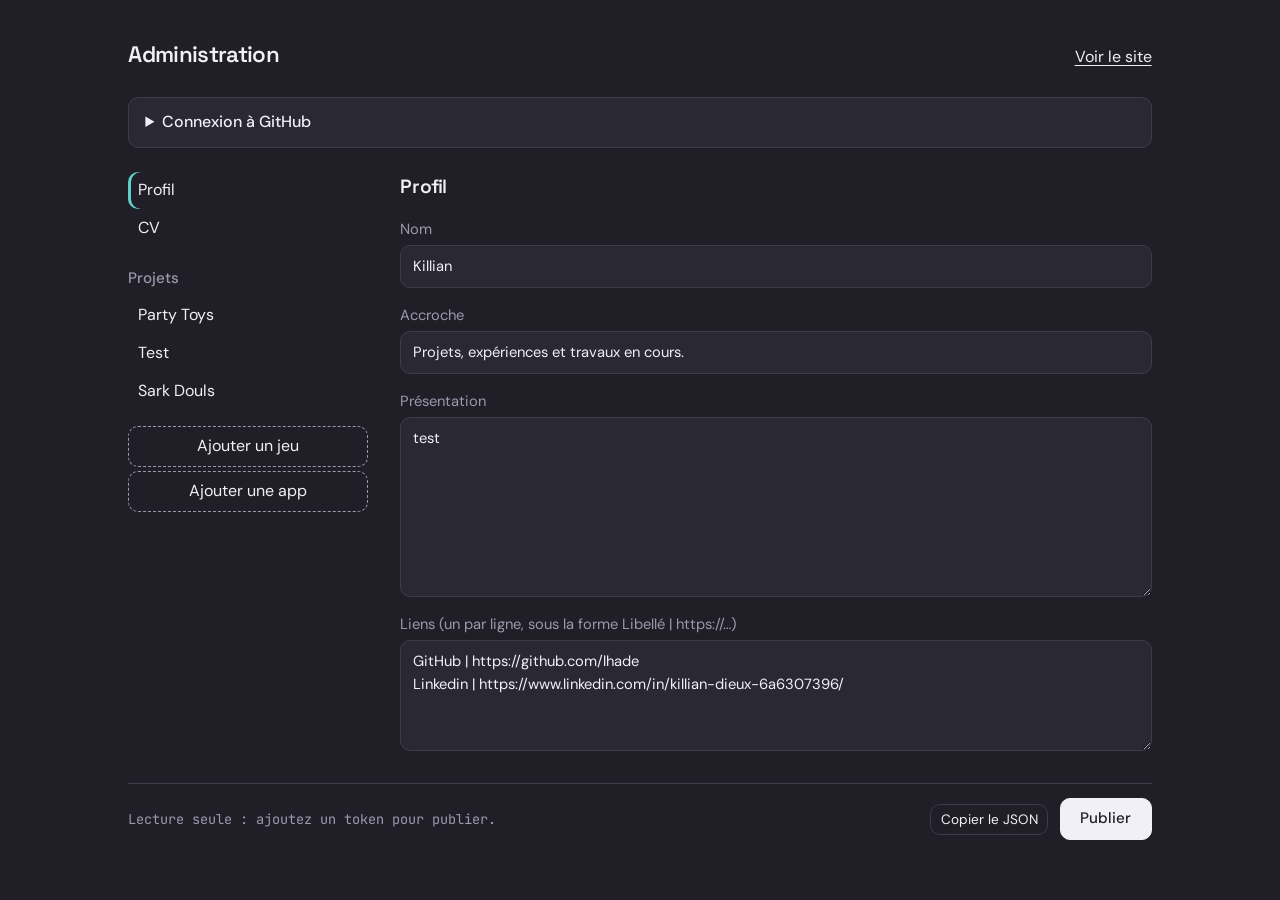
==== commit accfceed: "minor changes" ====
--- a/admin.html
+++ b/admin.html
@@ -174,6 +174,8 @@
   data.profile = data.profile || {};
   data.projects = data.projects || [];
   data.cv = { headline: "", summary: "", pdf: "", experience: [], education: [], skills: [], languages: [], interests: [], ...(data.cv || {}) };
+  /* anciens centres d'intérêt (simples mots) -> { label, description } */
+  data.cv.interests = (data.cv.interests || []).map(x => typeof x === "string" ? { label: x, description: "" } : x);
   data.projects.forEach(p => { p.id = p.id || slug(p.title || ""); p.details = p.details || {}; });
   renderSide(); renderEditor();
 }
@@ -243,10 +245,12 @@
   experience: { t: "Expériences", n: "Ajouter une expérience", f: [["role", "Poste"], ["org", "Organisation"], ["place", "Lieu"], ...DATES, ["description", "Détails (une ligne = un point)", "", "list"]] },
   education: { t: "Formation", n: "Ajouter une formation", f: [["degree", "Diplôme / formation"], ["school", "Établissement"], ["place", "Lieu"], ...DATES, ["description", "Détails (une ligne = un point)", "", "list"]] },
   skills: { t: "Compétences", n: "Ajouter une catégorie", f: [["label", "Catégorie", "Langages, Outils…"], ["items", "Compétences (séparées par des virgules)", "", "csv"]] },
-  languages: { t: "Langues", n: "Ajouter une langue", f: [["name", "Langue"], ["level", "Niveau", "natif, B2…"]] }
+  languages: { t: "Langues", n: "Ajouter une langue", f: [["name", "Langue"], ["level", "Niveau", "natif, B2…"]] },
+  interests: { t: "Centres d'intérêt (onglet à part sur le site)", n: "Ajouter un centre d'intérêt", f: [["label", "Centre d'intérêt", "Jeux vidéo, lecture, cinéma…"], ["description", "Détails (facultatif) : pourquoi, depuis quand, exemples…", "", "area"]] }
 };
 function cvField(attr, k, l, ph, kind, v) {
   if (kind === "check") return `<label class="check"><input type="checkbox" ${attr} data-k="${k}" ${v ? "checked" : ""}>${l}</label>`;
+  if (kind === "area") return `<label style="grid-column:1/-1">${l}<textarea ${attr} data-k="${k}" rows="3">${esc(v)}</textarea></label>`;
   if (kind === "list") return `<label>${l}<textarea ${attr} data-k="${k}" data-kind="list" rows="3">${esc([].concat(v || []).join("\n"))}</textarea></label>`;
   return `<label>${l}<input ${attr} data-k="${k}" data-kind="${kind || ""}" value="${esc(kind === "csv" ? [].concat(v || []).join(", ") : v)}" placeholder="${esc(ph || "")}"></label>`;
 }
@@ -270,8 +274,7 @@
           <div class="mini"><button data-cv="up:${l}" data-i="${i}">Monter</button><button data-cv="down:${l}" data-i="${i}">Descendre</button><button data-cv="del:${l}" data-i="${i}">Supprimer</button></div>
         </div>`).join("")}
         <button class="add" data-cv="add:${l}">${d.n}</button>
-      </fieldset>`).join("")}
-    <label>Centres d'intérêt (séparés par des virgules)<input data-c="interests" data-kind="csv" value="${esc((c.interests || []).join(", "))}"></label>`;
+      </fieldset>`).join("")}`;
 }
 
 function renderImages() {
--- a/theme.css
+++ b/theme.css
@@ -9,21 +9,29 @@
 @import url("https://fonts.googleapis.com/css2?family=Space+Grotesk:wght@500;600;700&family=DM+Sans:ital,opsz,wght@0,9..40,400;0,9..40,500;0,9..40,700;1,9..40,400&family=JetBrains+Mono:wght@400;500&display=swap");
 
 :root{
-  /* --- Couleurs ------------------------------------------------------- */
-  --bg:#141922;          /* fond de page */
-  --surface:#1A212C;     /* cartes, panneaux */
-  --raised:#222B39;      /* éléments surélevés (survol, onglet actif) */
-  --line:#2A3342;        /* bordures et séparateurs */
+  /* --- Couleurs de base (fond neutre aux reflets prune, moins « tout bleu ») --- */
+  --bg:#201F28;          /* fond de page */
+  --surface:#292833;     /* cartes, panneaux */
+  --raised:#33323F;      /* éléments surélevés (survol, onglet actif) */
+  --line:#3D3C4A;        /* bordures et séparateurs */
 
-  --ink:#EAEEF5;         /* titres, texte important */
-  --text:#B8C1CF;        /* texte courant */
-  --muted:#8793A6;       /* texte secondaire */
+  --ink:#F2F0F7;         /* titres, texte important */
+  --text:#CBC8D6;        /* texte courant */
+  --muted:#9C99AD;       /* texte secondaire */
 
-  --accent:#5FD0C8;      /* couleur principale (liens, boutons, frise) */
-  --accent-2:#7C9CFF;    /* seconde couleur (dégradés) */
+  /* --- Couleurs d'accent (utilisées en alternance pour mettre de la vie) --- */
+  --accent:#5FD0C8;      /* turquoise : liens, boutons */
+  --accent-2:#8C95FF;    /* violet-bleu : dégradés, jeux */
+  --accent-3:#F5A66F;    /* orange chaud : touches de chaleur */
 
   --ok:#8FD19E;          /* « en cours », succès */
   --danger:#F08C8C;      /* erreurs, suppression */
+
+  /* --- Lueurs d'ambiance en fond de page --- */
+  --glow-1:var(--accent);      /* en haut à gauche */
+  --glow-2:var(--accent-2);    /* en haut à droite */
+  --glow-3:var(--accent-3);    /* en bas à droite */
+  --glow-strength:20%;         /* 0% = fond uni, 25% = très coloré */
 
   /* --- Polices -------------------------------------------------------- */
   --font-display:"Space Grotesk",system-ui,sans-serif;                 /* titres */
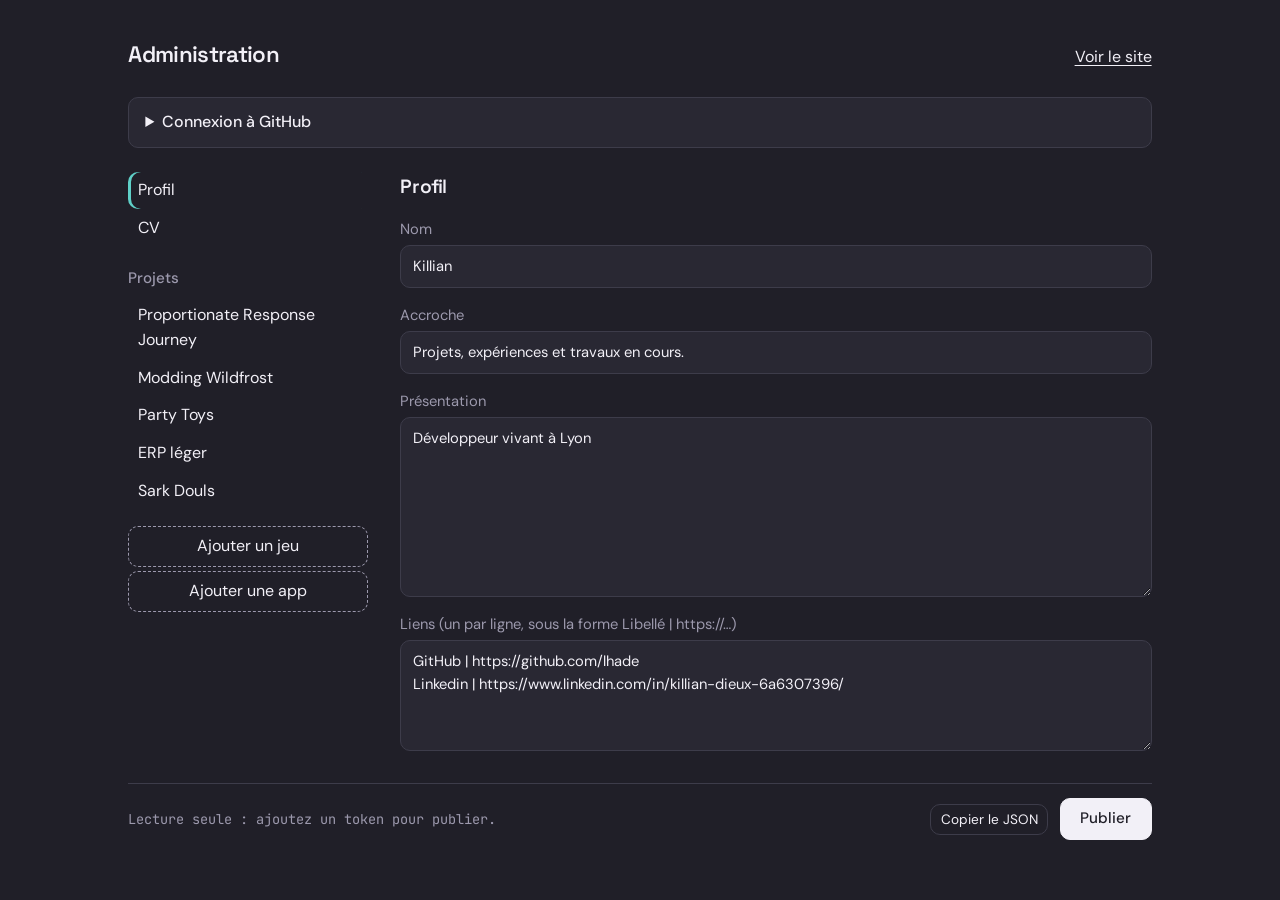
==== commit 0ab8bb16: "Add project pages and a CV about tab Move project details from a modal to standalone, shareable page" ====
--- a/admin.html
+++ b/admin.html
@@ -6,7 +6,7 @@
 <meta name="robots" content="noindex">
 <meta name="color-scheme" content="dark">
 <title>Administration</title>
-<link rel="stylesheet" href="theme.css">
+<link rel="stylesheet" href="theme.css?v=20261024">
 <style>
 :root{--display:var(--font-display);--body:var(--font-body)}
 *{box-sizing:border-box}
@@ -111,7 +111,7 @@
   </div>
 </div>
 
-<script src="schema.js"></script>
+<script src="schema.js?v=20261024"></script>
 <script>
 (() => {
 const $ = s => document.querySelector(s);
@@ -173,7 +173,7 @@
   }
   data.profile = data.profile || {};
   data.projects = data.projects || [];
-  data.cv = { headline: "", summary: "", pdf: "", experience: [], education: [], skills: [], languages: [], interests: [], ...(data.cv || {}) };
+  data.cv = { headline: "", summary: "", pdf: "", experience: [], education: [], skills: [], languages: [], interests: [], about: [], ...(data.cv || {}) };
   /* anciens centres d'intérêt (simples mots) -> { label, description } */
   data.cv.interests = (data.cv.interests || []).map(x => typeof x === "string" ? { label: x, description: "" } : x);
   data.projects.forEach(p => { p.id = p.id || slug(p.title || ""); p.details = p.details || {}; });
@@ -246,7 +246,8 @@
   education: { t: "Formation", n: "Ajouter une formation", f: [["degree", "Diplôme / formation"], ["school", "Établissement"], ["place", "Lieu"], ...DATES, ["description", "Détails (une ligne = un point)", "", "list"]] },
   skills: { t: "Compétences", n: "Ajouter une catégorie", f: [["label", "Catégorie", "Langages, Outils…"], ["items", "Compétences (séparées par des virgules)", "", "csv"]] },
   languages: { t: "Langues", n: "Ajouter une langue", f: [["name", "Langue"], ["level", "Niveau", "natif, B2…"]] },
-  interests: { t: "Centres d'intérêt (onglet à part sur le site)", n: "Ajouter un centre d'intérêt", f: [["label", "Centre d'intérêt", "Jeux vidéo, lecture, cinéma…"], ["description", "Détails (facultatif) : pourquoi, depuis quand, exemples…", "", "area"]] }
+  interests: { t: "Centres d'intérêt (onglet à part sur le site)", n: "Ajouter un centre d'intérêt", f: [["label", "Centre d'intérêt", "Jeux vidéo, lecture, cinéma…"], ["description", "Détails (facultatif) : pourquoi, depuis quand, exemples…", "", "area"]] },
+  about: { t: "À propos de moi (onglet à part sur le site)", n: "Ajouter un bloc", f: [["title", "Titre", "Ce que je recherche, ma façon de travailler, mon parcours…"], ["text", "Texte", "", "area"]] }
 };
 function cvField(attr, k, l, ph, kind, v) {
   if (kind === "check") return `<label class="check"><input type="checkbox" ${attr} data-k="${k}" ${v ? "checked" : ""}>${l}</label>`;
--- a/theme.css
+++ b/theme.css
@@ -23,6 +23,23 @@
   --accent:#5FD0C8;      /* turquoise : liens, boutons */
   --accent-2:#8C95FF;    /* violet-bleu : dégradés, jeux */
   --accent-3:#F5A66F;    /* orange chaud : touches de chaleur */
+  --accent-4:#F28FB8;    /* rose : fin du dégradé de la frise Formation */
+
+  /* --- Logique des couleurs : une couleur = un sens (modifiable) --------
+     Turquoise (--accent) = action : liens, boutons, onglet actif, survol.
+     Les autres couleurs servent à repérer une catégorie. */
+  --type-app:var(--accent);         /* projets « app / webapp » */
+  --type-game:var(--accent-2);      /* projets « jeu » */
+  --type-other:var(--accent-3);     /* autres projets */
+
+  /* Frise (Expérience, Formation) : dégradé du « début » (le plus ancien) vers la « fin »
+     (le plus récent / en cours). Chaque point prend exactement la couleur de la ligne à son
+     emplacement. Gardez deux couleurs voisines pour un dégradé harmonieux. */
+  --cv-experience:var(--accent);      --cv-experience-end:var(--accent-2);   /* turquoise -> bleu-violet */
+  --cv-education:var(--accent-2);     --cv-education-end:var(--accent-4);    /* bleu-violet -> rose */
+  --cv-skills:var(--accent-3);      /* onglet Compétences */
+  --cv-about:var(--accent);                                                  /* turquoise */
+  --cv-interests:color-mix(in srgb,var(--accent-3) 55%,var(--accent-2)); /* onglet Centres d'intérêt */
 
   --ok:#8FD19E;          /* « en cours », succès */
   --danger:#F08C8C;      /* erreurs, suppression */
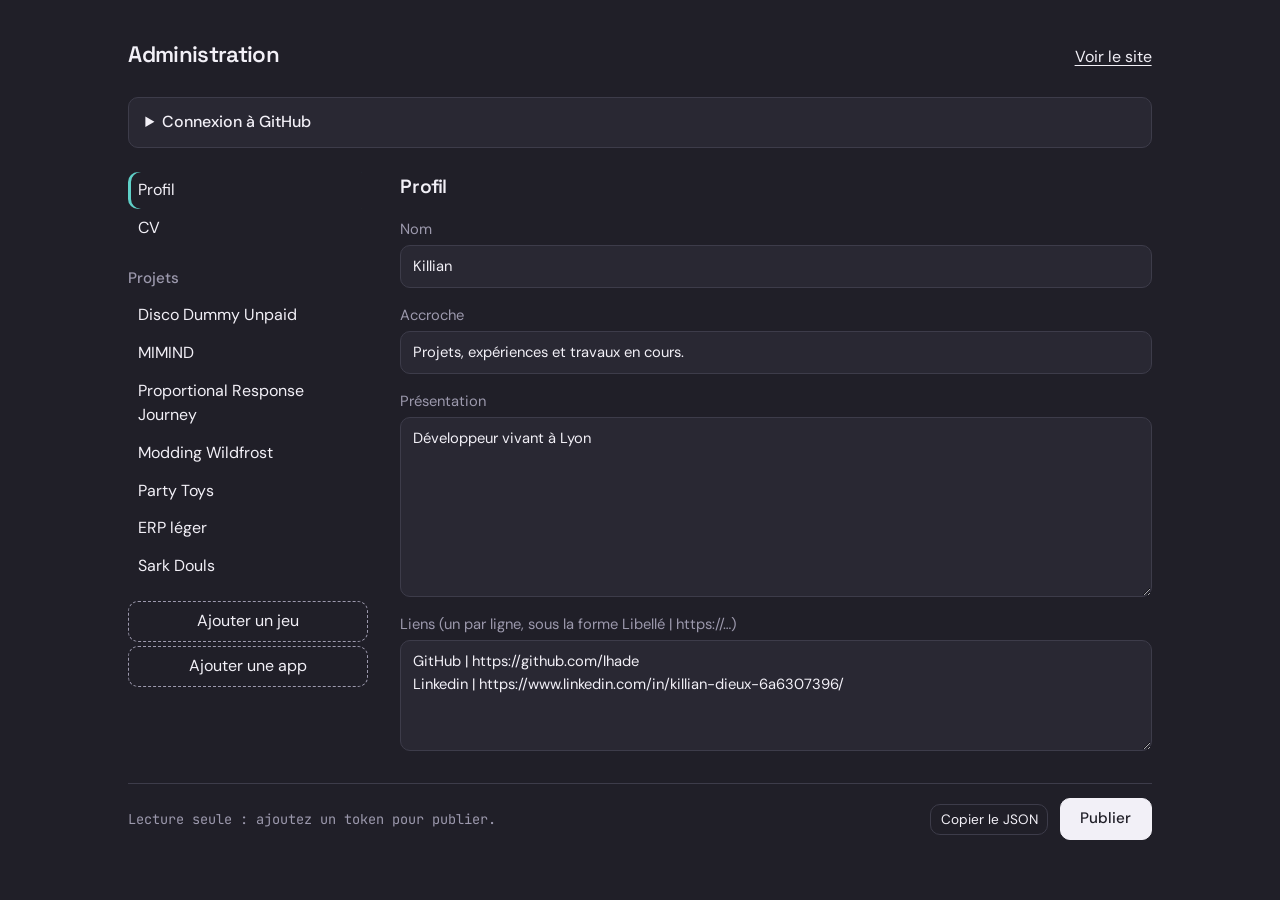
==== commit 485065fb: "add : png transparent" ====
--- a/admin.html
+++ b/admin.html
@@ -299,11 +299,17 @@
   const c = document.createElement("canvas");
   c.width = Math.round(bmp.width * k); c.height = Math.round(bmp.height * k);
   const ctx = c.getContext("2d");
-  ctx.fillStyle = "#fff"; ctx.fillRect(0, 0, c.width, c.height);
-  ctx.drawImage(bmp, 0, 0, c.width, c.height);
-  const blob = await new Promise(r => c.toBlob(r, "image/jpeg", .86));
+  ctx.drawImage(bmp, 0, 0, c.width, c.height);   /* on ne remplit plus le fond : la transparence est conservée */
+  /* l'image a-t-elle de la transparence ? (au moins un pixel pas totalement opaque) */
+  const px = ctx.getImageData(0, 0, c.width, c.height).data;
+  let transparent = false;
+  for (let i = 3; i < px.length; i += 4) if (px[i] < 255) { transparent = true; break; }
+  /* avec transparence : WebP (garde la transparence, léger) ; sinon JPEG léger.
+     Si le navigateur ne sait pas écrire du WebP, il renvoie du PNG : on s'adapte au format obtenu. */
+  const blob = await new Promise(r => transparent ? c.toBlob(r, "image/webp", .92) : c.toBlob(r, "image/jpeg", .86));
+  const ext = blob.type === "image/webp" ? "webp" : blob.type === "image/png" ? "png" : "jpg";
   const b64 = await new Promise(r => { const fr = new FileReader(); fr.onload = () => r(fr.result.split(",")[1]); fr.readAsDataURL(blob); });
-  return { b64, url: URL.createObjectURL(blob) };
+  return { b64, url: URL.createObjectURL(blob), ext };
 }
 function dropImage(path) {
   const im = pending[path];
@@ -368,7 +374,7 @@
   for (const file of e.target.files) {
     try {
       const im = await prepImage(file);
-      const path = `images/${p.id}-${Date.now().toString(36)}${Math.random().toString(36).slice(2, 5)}.jpg`;
+      const path = `images/${p.id}-${Date.now().toString(36)}${Math.random().toString(36).slice(2, 5)}.${im.ext}`;
       pending[path] = im;
       p.images.push(path);
     } catch { setStatus("Image illisible : " + file.name, "err"); return; }
